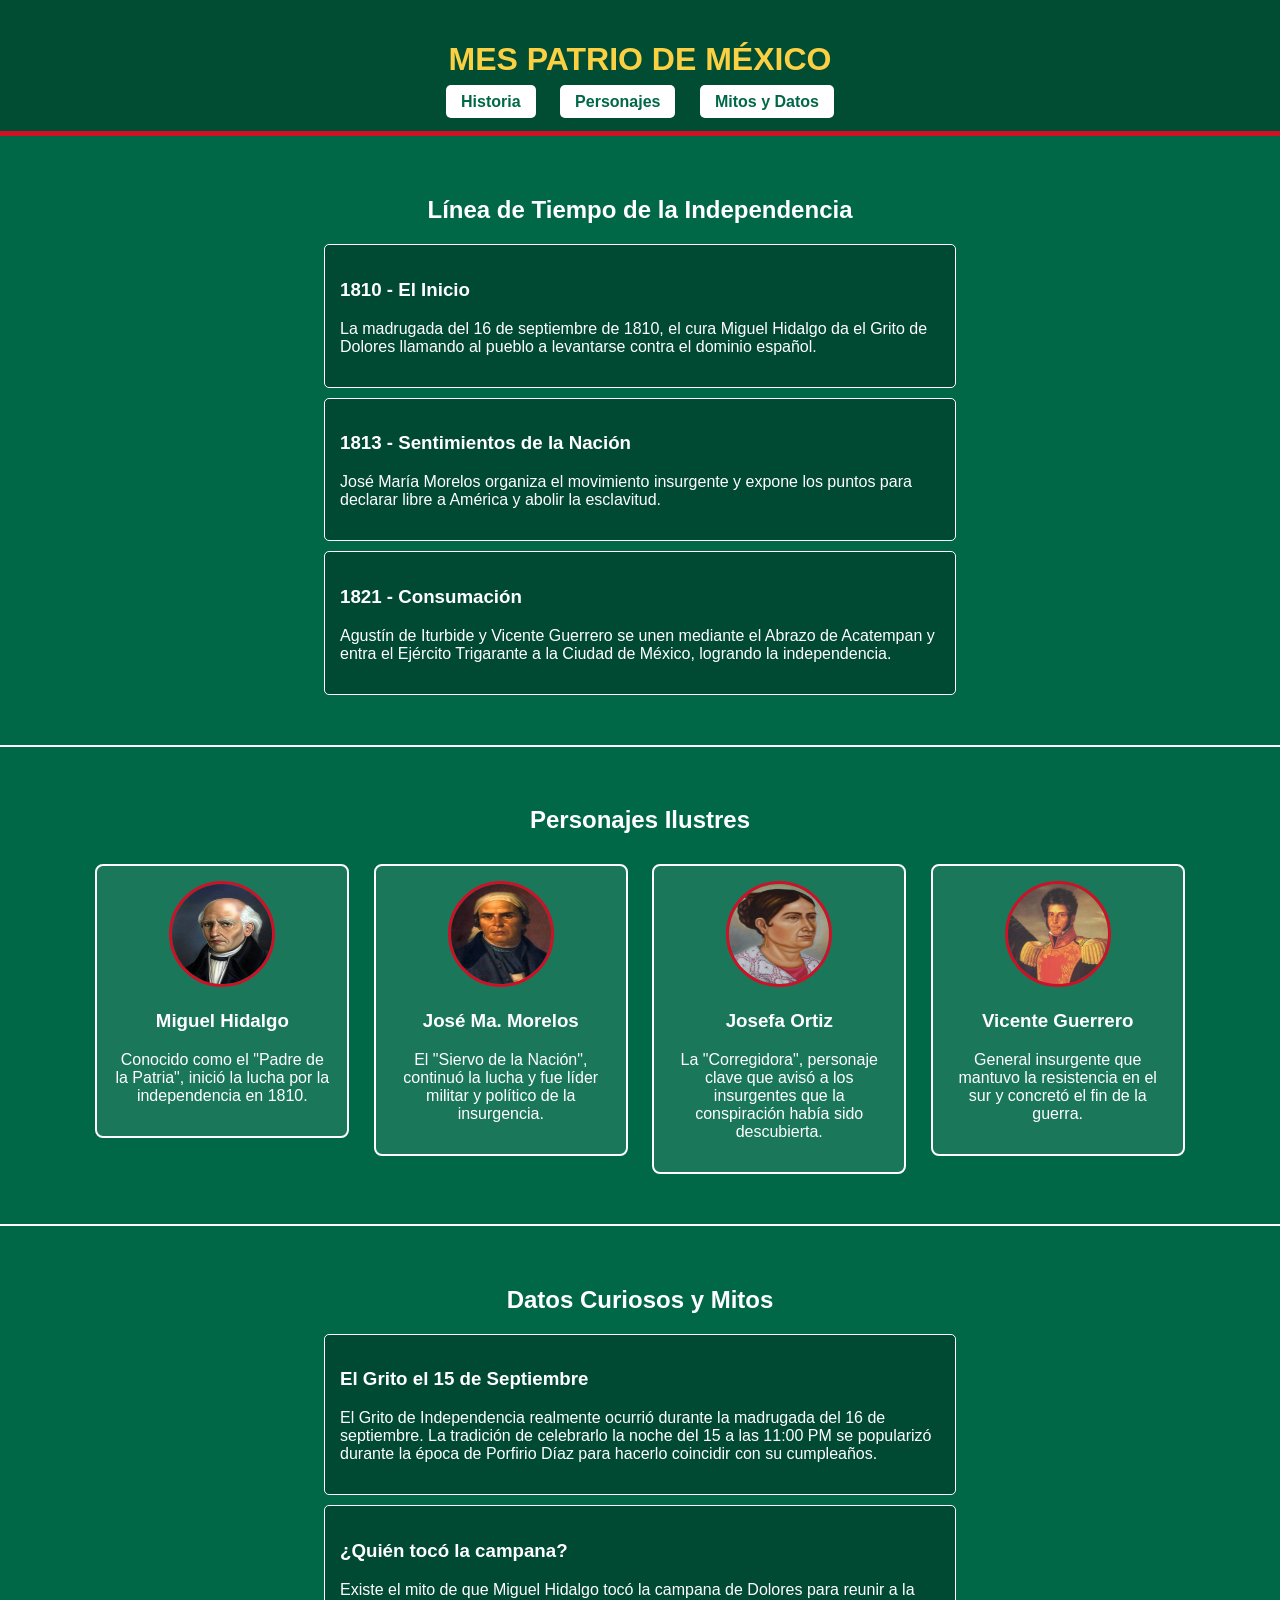
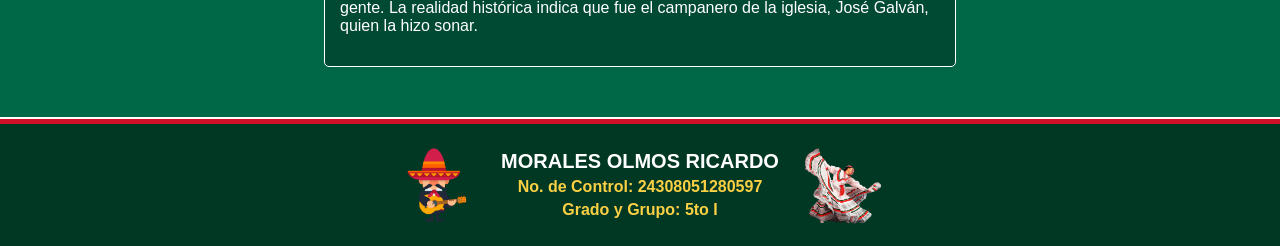
==== index.html @ bf950501 "Update index.html The previous version of the HTML file was removed, and a new version was added wit" ====
<!DOCTYPE html>
<html lang="es">
<head>
    <meta charset="UTF-8">
    <title>Mes Patrio</title>
    <style>
        body {
            background-color: #006847;
            color: white;
            font-family: Arial, sans-serif;
            margin: 0;
            padding: 0;
            text-align: center;
        }

        header {
            background-color: #004d34;
            padding: 20px;
            border-bottom: 5px solid #ce1126;
        }

        h1 {
            color: #fbd043;
            margin-bottom: 15px;
        }

        nav ul {
            list-style: none;
            padding: 0;
            margin: 0;
        }

        nav li {
            display: inline;
            margin: 0 10px;
        }

        nav a {
            background-color: white;
            color: #006847;
            padding: 8px 15px;
            text-decoration: none;
            font-weight: bold;
            border-radius: 5px;
        }

        nav a:hover {
            background-color: #ce1126;
            color: white;
        }

        .seccion {
            padding: 40px 20px;
            border-bottom: 2px solid white;
        }

        .tarjeta {
            display: inline-block;
            width: 220px;
            background-color: rgba(255, 255, 255, 0.1);
            border: 2px solid white;
            margin: 10px;
            padding: 15px;
            vertical-align: top;
            border-radius: 8px;
        }

        .tarjeta img {
            width: 100px;
            height: 100px;
            border-radius: 50%;
            border: 3px solid #ce1126;
        }

        .caja-texto {
            background-color: rgba(0, 0, 0, 0.3);
            border: 1px solid white;
            padding: 15px;
            margin: 10px auto;
            max-width: 600px;
            text-align: left;
            border-radius: 5px;
        }

        footer {
            background-color: #003824;
            border-top: 5px solid #ce1126;
            padding: 20px;
        }

        .img-footer {
            width: 80px;
            vertical-align: middle;
        }

        .datos-footer {
            display: inline-block;
            margin: 0 20px;
            vertical-align: middle;
        }

        .datos-footer h2 {
            margin: 5px 0;
            font-size: 20px;
        }

        .datos-footer p {
            color: #fbd043;
            margin: 5px 0;
            font-weight: bold;
        }
    </style>
</head>
<body>

    <header>
        <h1>MES PATRIO DE MÉXICO</h1>
        <nav>
            <ul>
                <li><a href="#historia">Historia</a></li>
                <li><a href="#personajes">Personajes</a></li>
                <li><a href="#mitos">Mitos y Datos</a></li>
            </ul>
        </nav>
    </header>

    <section id="historia" class="seccion">
        <h2>Línea de Tiempo de la Independencia</h2>
        
        <div class="caja-texto">
            <h3>1810 - El Inicio</h3>
            <p>La madrugada del 16 de septiembre de 1810, el cura Miguel Hidalgo da el Grito de Dolores llamando al pueblo a levantarse contra el dominio español.</p>
        </div>

        <div class="caja-texto">
            <h3>1813 - Sentimientos de la Nación</h3>
            <p>José María Morelos organiza el movimiento insurgente y expone los puntos para declarar libre a América y abolir la esclavitud.</p>
        </div>

        <div class="caja-texto">
            <h3>1821 - Consumación</h3>
            <p>Agustín de Iturbide y Vicente Guerrero se unen mediante el Abrazo de Acatempan y entra el Ejército Trigarante a la Ciudad de México, logrando la independencia.</p>
        </div>
    </section>

    <section id="personajes" class="seccion">
        <h2>Personajes Ilustres</h2>

        <div class="tarjeta">
            <img src="miguelhidalgo.png" alt="Miguel Hidalgo">
            <h3>Miguel Hidalgo</h3>
            <p>Conocido como el "Padre de la Patria", inició la lucha por la independencia en 1810.</p>
        </div>

        <div class="tarjeta">
            <img src="morelos.png" alt="José María Morelos">
            <h3>José Ma. Morelos</h3>
            <p>El "Siervo de la Nación", continuó la lucha y fue líder militar y político de la insurgencia.</p>
        </div>

        <div class="tarjeta">
            <img src="josefa.png" alt="Josefa Ortiz">
            <h3>Josefa Ortiz</h3>
            <p>La "Corregidora", personaje clave que avisó a los insurgentes que la conspiración había sido descubierta.</p>
        </div>

        <div class="tarjeta">
            <img src="guerrero.png" alt="Vicente Guerrero">
            <h3>Vicente Guerrero</h3>
            <p>General insurgente que mantuvo la resistencia en el sur y concretó el fin de la guerra.</p>
        </div>
    </section>

    <section id="mitos" class="seccion">
        <h2>Datos Curiosos y Mitos</h2>

        <div class="caja-texto">
            <h3>El Grito el 15 de Septiembre</h3>
            <p>El Grito de Independencia realmente ocurrió durante la madrugada del 16 de septiembre. La tradición de celebrarlo la noche del 15 a las 11:00 PM se popularizó durante la época de Porfirio Díaz para hacerlo coincidir con su cumpleaños.</p>
        </div>

        <div class="caja-texto">
            <h3>¿Quién tocó la campana?</h3>
            <p>Existe el mito de que Miguel Hidalgo tocó la campana de Dolores para reunir a la gente. La realidad histórica indica que fue el campanero de la iglesia, José Galván, quien la hizo sonar.</p>
        </div>
    </section>

    <footer>
        <img src="mariachi.png" alt="Mariachi" class="img-footer">
        
        <div class="datos-footer">
            <h2>MORALES OLMOS RICARDO</h2>
            <p>No. de Control: 24308051280597</p>
            <p>Grado y Grupo: 5to I</p>
        </div>

        <img src="bailarina.png" alt="Bailarina" class="img-footer">
    </footer>

</body>
</html>
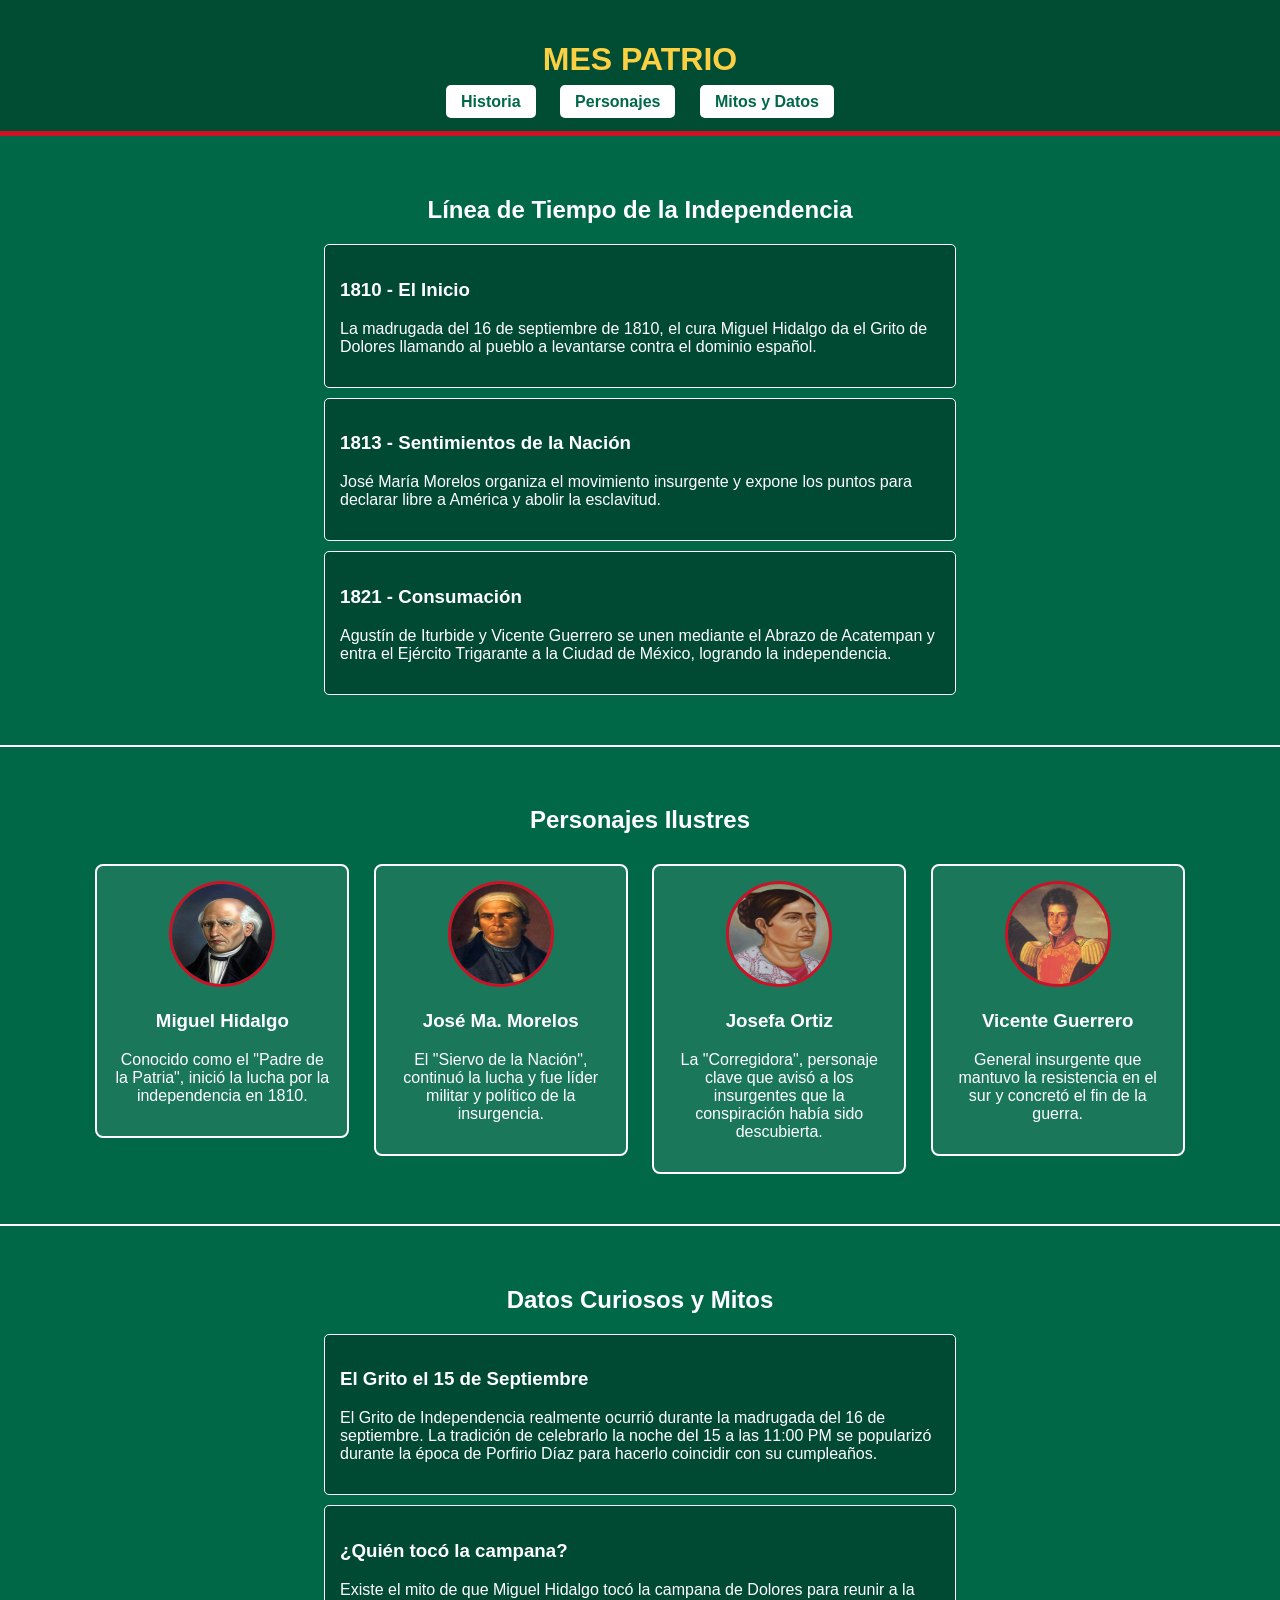
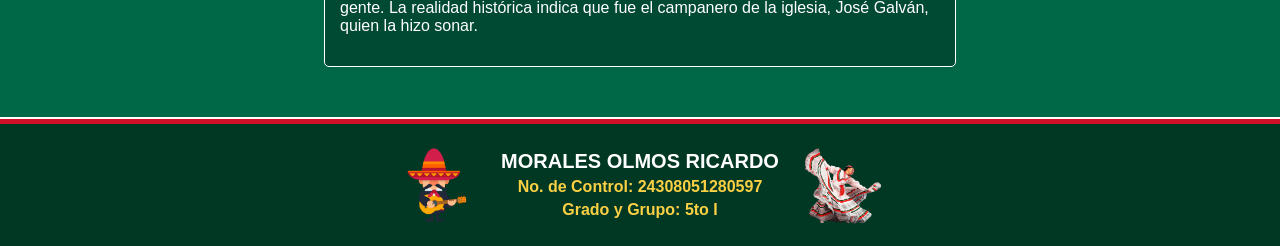
==== commit e8f0e86c: "Update index.html" ====
--- a/index.html
+++ b/index.html
@@ -114,7 +114,7 @@
 <body>
 
     <header>
-        <h1>MES PATRIO DE MÉXICO</h1>
+        <h1>MES PATRIO</h1>
         <nav>
             <ul>
                 <li><a href="#historia">Historia</a></li>
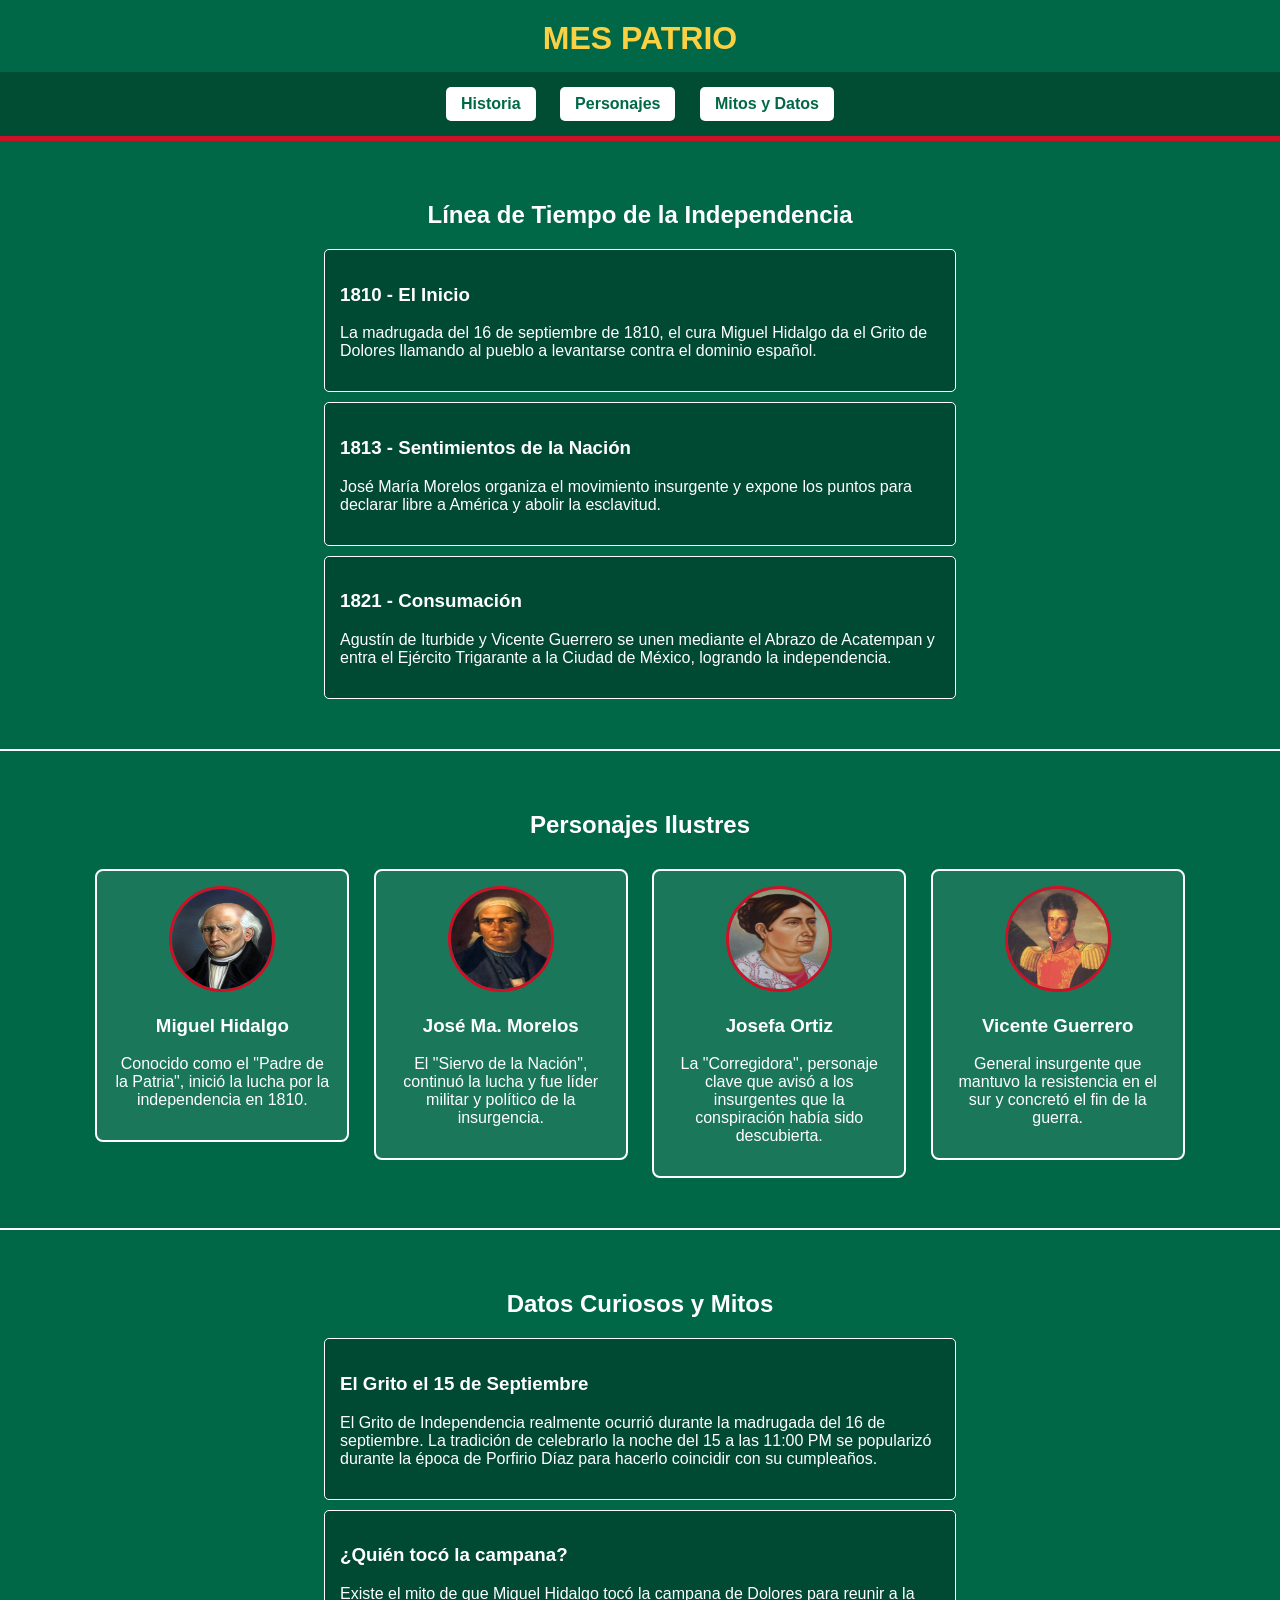
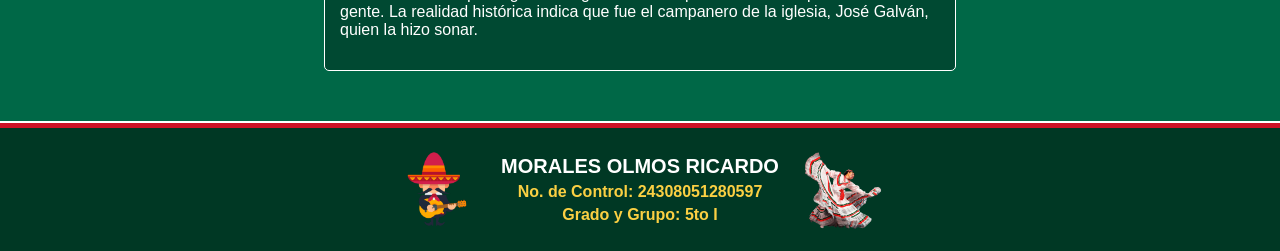
==== commit b19860ce: "Update index.html" ====
--- a/index.html
+++ b/index.html
@@ -13,26 +13,16 @@
             text-align: center;
         }
 
-        header {
-            background-color: #004d34;
-            padding: 20px;
-            border-bottom: 5px solid #ce1126;
-        }
-
         h1 {
             color: #fbd043;
             margin-bottom: 15px;
+            margin-top: 20px;
         }
 
-        nav ul {
-            list-style: none;
-            padding: 0;
-            margin: 0;
-        }
-
-        nav li {
-            display: inline;
-            margin: 0 10px;
+        nav {
+            background-color: #004d34;
+            padding: 15px;
+            border-bottom: 5px solid #ce1126;
         }
 
         nav a {
@@ -42,6 +32,8 @@
             text-decoration: none;
             font-weight: bold;
             border-radius: 5px;
+            margin: 0 10px;
+            display: inline-block;
         }
 
         nav a:hover {
@@ -113,18 +105,15 @@
 </head>
 <body>
 
-    <header>
-        <h1>MES PATRIO</h1>
-        <nav>
-            <ul>
-                <li><a href="#historia">Historia</a></li>
-                <li><a href="#personajes">Personajes</a></li>
-                <li><a href="#mitos">Mitos y Datos</a></li>
-            </ul>
-        </nav>
-    </header>
+    <h1>MES PATRIO</h1>
 
-    <section id="historia" class="seccion">
+    <nav>
+        <a href="#historia">Historia</a>
+        <a href="#personajes">Personajes</a>
+        <a href="#mitos">Mitos y Datos</a>
+    </nav>
+
+    <div id="historia" class="seccion">
         <h2>Línea de Tiempo de la Independencia</h2>
         
         <div class="caja-texto">
@@ -141,9 +130,9 @@
             <h3>1821 - Consumación</h3>
             <p>Agustín de Iturbide y Vicente Guerrero se unen mediante el Abrazo de Acatempan y entra el Ejército Trigarante a la Ciudad de México, logrando la independencia.</p>
         </div>
-    </section>
+    </div>
 
-    <section id="personajes" class="seccion">
+    <div id="personajes" class="seccion">
         <h2>Personajes Ilustres</h2>
 
         <div class="tarjeta">
@@ -169,9 +158,9 @@
             <h3>Vicente Guerrero</h3>
             <p>General insurgente que mantuvo la resistencia en el sur y concretó el fin de la guerra.</p>
         </div>
-    </section>
+    </div>
 
-    <section id="mitos" class="seccion">
+    <div id="mitos" class="seccion">
         <h2>Datos Curiosos y Mitos</h2>
 
         <div class="caja-texto">
@@ -183,7 +172,7 @@
             <h3>¿Quién tocó la campana?</h3>
             <p>Existe el mito de que Miguel Hidalgo tocó la campana de Dolores para reunir a la gente. La realidad histórica indica que fue el campanero de la iglesia, José Galván, quien la hizo sonar.</p>
         </div>
-    </section>
+    </div>
 
     <footer>
         <img src="mariachi.png" alt="Mariachi" class="img-footer">
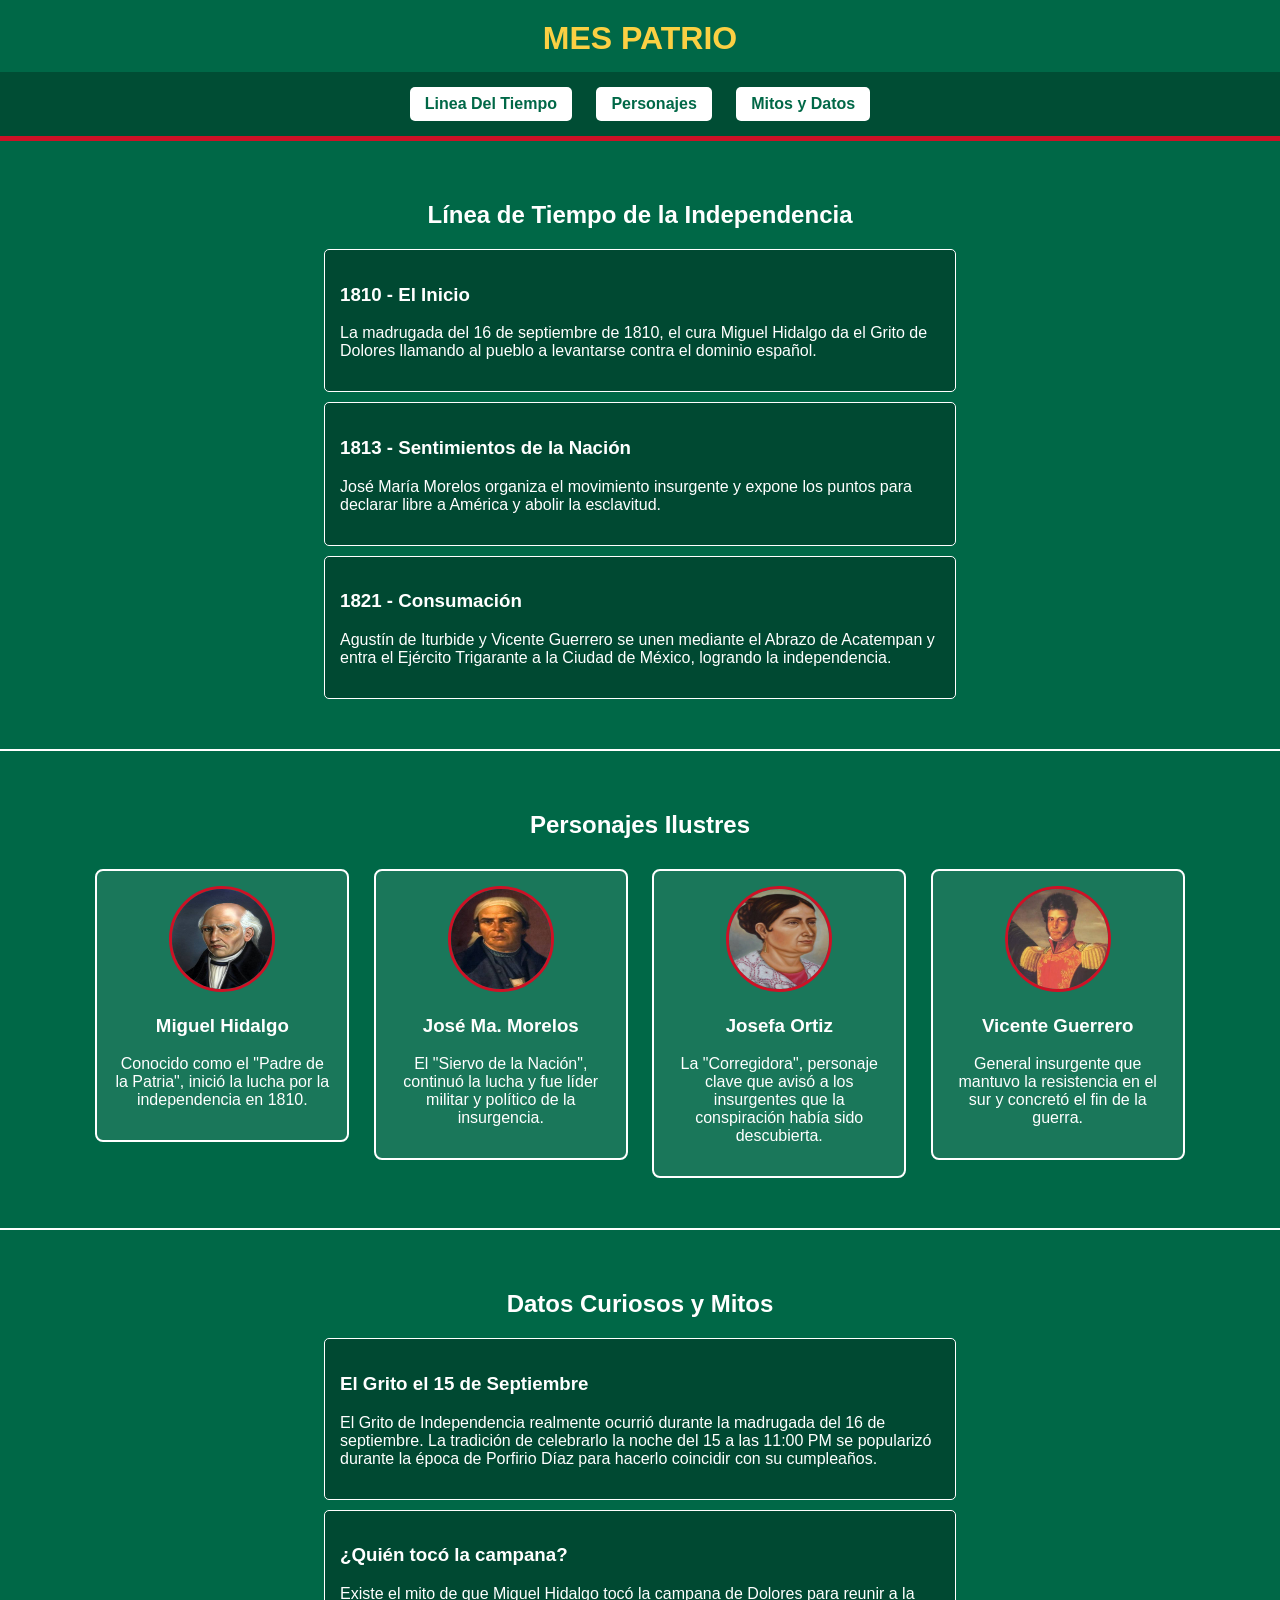
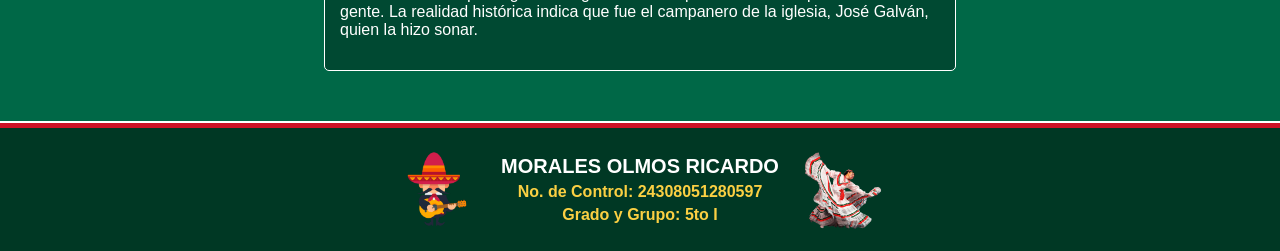
==== commit 228a9d72: "update index.html" ====
--- a/index.html
+++ b/index.html
@@ -108,7 +108,7 @@
     <h1>MES PATRIO</h1>
 
     <nav>
-        <a href="#historia">Historia</a>
+        <a href="#historia">Linea Del Tiempo</a>
         <a href="#personajes">Personajes</a>
         <a href="#mitos">Mitos y Datos</a>
     </nav>
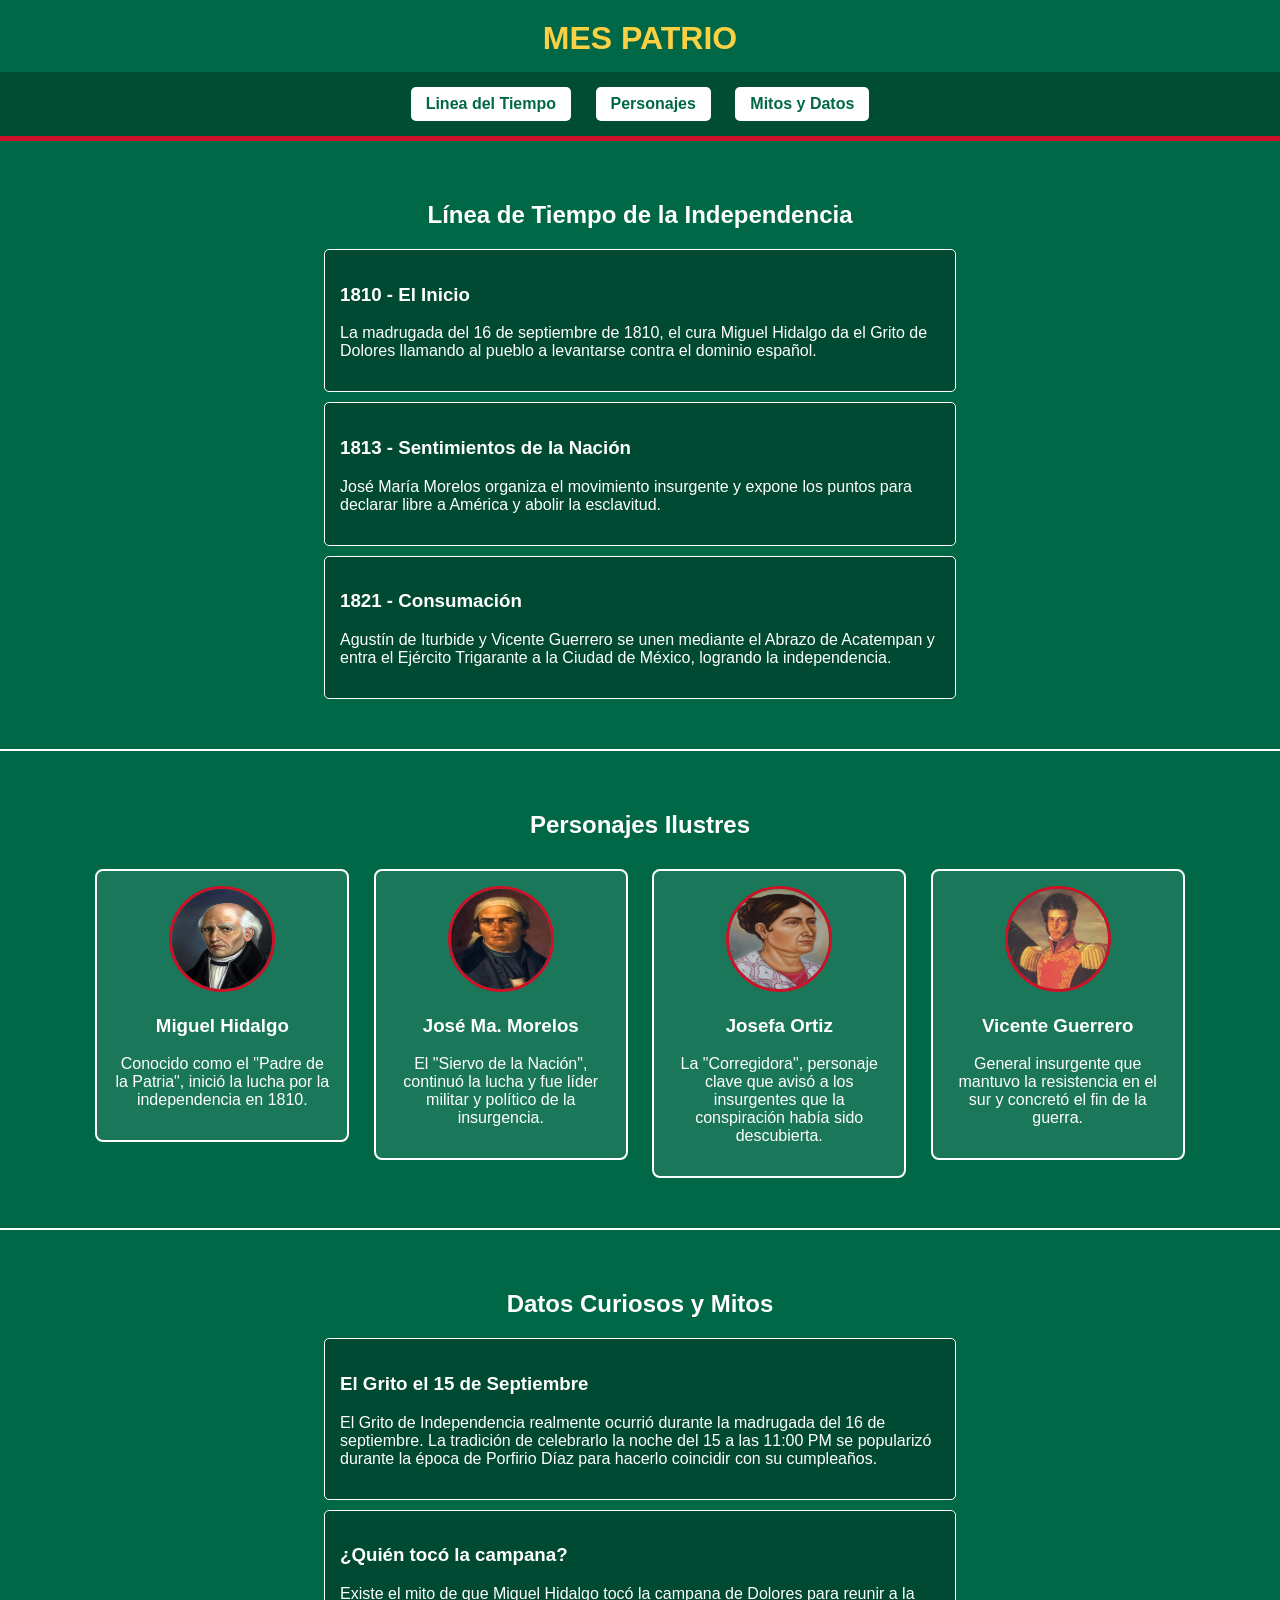
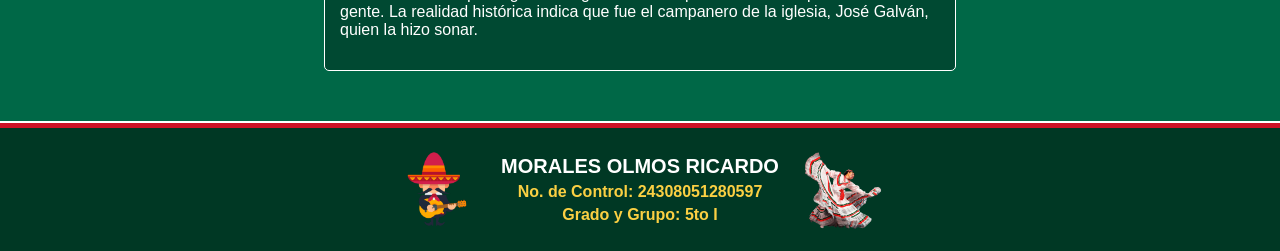
==== commit 3ed62b71: "Fix HTML formatting and structure" ====
--- a/index.html
+++ b/index.html
@@ -108,7 +108,7 @@
     <h1>MES PATRIO</h1>
 
     <nav>
-        <a href="#historia">Linea Del Tiempo</a>
+        <a href="#historia">Linea del Tiempo</a>
         <a href="#personajes">Personajes</a>
         <a href="#mitos">Mitos y Datos</a>
     </nav>
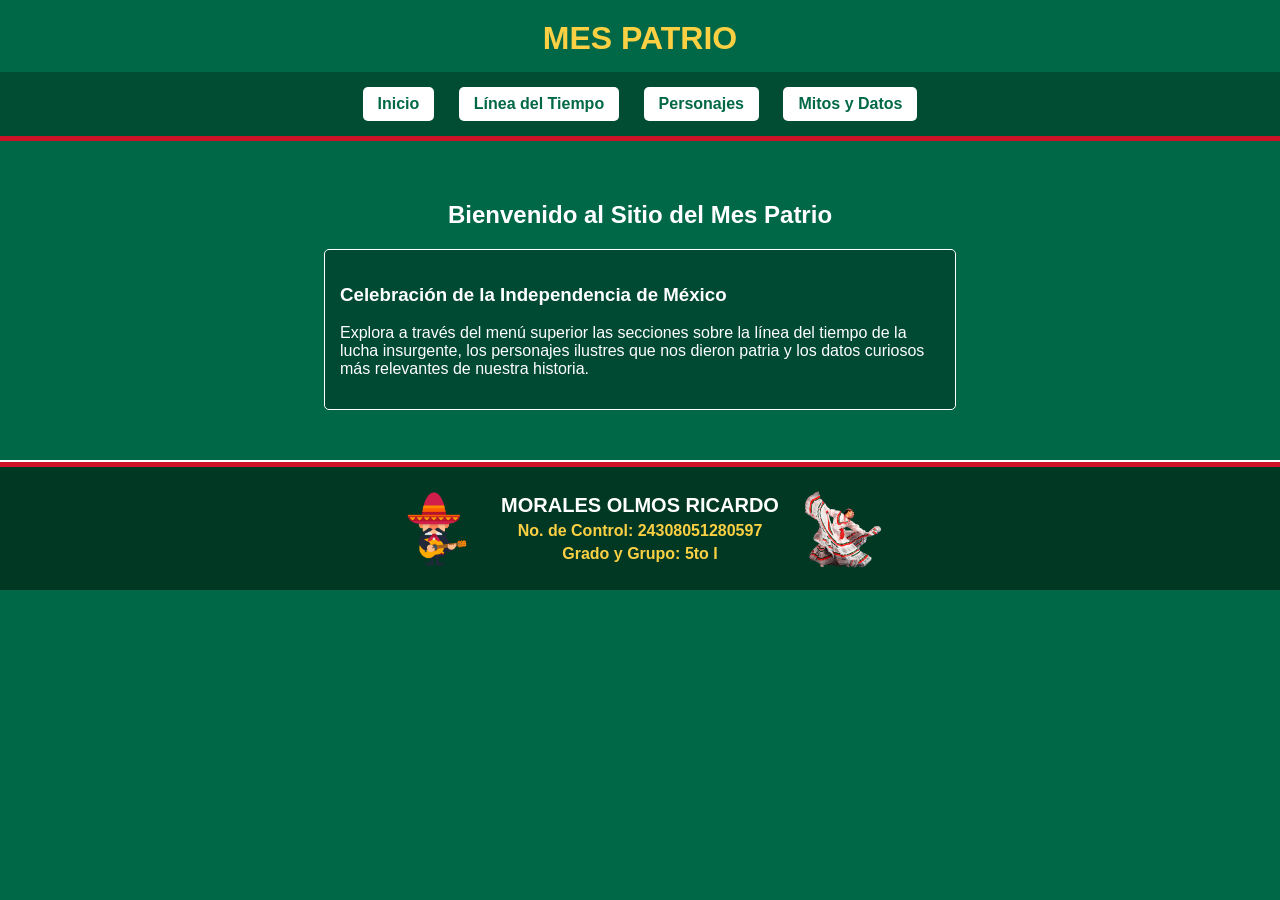
==== commit ecf0fe33: "Update index.html" ====
--- a/index.html
+++ b/index.html
@@ -1,189 +1,39 @@
-<!DOCTYPE html>
-<html lang="es">
+<!DOCTYPE html> <!-- Especifica al navegador que el documento es HTML5 -->
+<html lang="es"> <!-- Define el español como idioma del documento -->
 <head>
-    <meta charset="UTF-8">
-    <title>Mes Patrio</title>
-    <style>
-        body {
-            background-color: #006847;
-            color: white;
-            font-family: Arial, sans-serif;
-            margin: 0;
-            padding: 0;
-            text-align: center;
-        }
-
-        h1 {
-            color: #fbd043;
-            margin-bottom: 15px;
-            margin-top: 20px;
-        }
-
-        nav {
-            background-color: #004d34;
-            padding: 15px;
-            border-bottom: 5px solid #ce1126;
-        }
-
-        nav a {
-            background-color: white;
-            color: #006847;
-            padding: 8px 15px;
-            text-decoration: none;
-            font-weight: bold;
-            border-radius: 5px;
-            margin: 0 10px;
-            display: inline-block;
-        }
-
-        nav a:hover {
-            background-color: #ce1126;
-            color: white;
-        }
-
-        .seccion {
-            padding: 40px 20px;
-            border-bottom: 2px solid white;
-        }
-
-        .tarjeta {
-            display: inline-block;
-            width: 220px;
-            background-color: rgba(255, 255, 255, 0.1);
-            border: 2px solid white;
-            margin: 10px;
-            padding: 15px;
-            vertical-align: top;
-            border-radius: 8px;
-        }
-
-        .tarjeta img {
-            width: 100px;
-            height: 100px;
-            border-radius: 50%;
-            border: 3px solid #ce1126;
-        }
-
-        .caja-texto {
-            background-color: rgba(0, 0, 0, 0.3);
-            border: 1px solid white;
-            padding: 15px;
-            margin: 10px auto;
-            max-width: 600px;
-            text-align: left;
-            border-radius: 5px;
-        }
-
-        footer {
-            background-color: #003824;
-            border-top: 5px solid #ce1126;
-            padding: 20px;
-        }
-
-        .img-footer {
-            width: 80px;
-            vertical-align: middle;
-        }
-
-        .datos-footer {
-            display: inline-block;
-            margin: 0 20px;
-            vertical-align: middle;
-        }
-
-        .datos-footer h2 {
-            margin: 5px 0;
-            font-size: 20px;
-        }
-
-        .datos-footer p {
-            color: #fbd043;
-            margin: 5px 0;
-            font-weight: bold;
-        }
-    </style>
+    <meta charset="UTF-8"> <!-- Configura la codificación UTF-8 para acentos y símbolos -->
+    <title>Mes Patrio - Inicio</title> <!-- Define el título visible en la pestaña del navegador -->
+    <link rel="stylesheet" href="styles.css"> <!-- Enlaza la hoja de estilos externa styles.css -->
 </head>
 <body>
 
-    <h1>MES PATRIO</h1>
+    <h1>MES PATRIO</h1> <!-- Encabezado H1 de jerarquía principal -->
 
-    <nav>
-        <a href="#historia">Linea del Tiempo</a>
-        <a href="#personajes">Personajes</a>
-        <a href="#mitos">Mitos y Datos</a>
+    <nav> <!-- Contenedor de la barra de navegación -->
+        <a href="index.html">Inicio</a> <!-- Enlace a la página principal -->
+        <a href="linea_del_tiempo.html">Línea del Tiempo</a> <!-- Enlace corregido en minúsculas y sin espacios -->
+        <a href="personajes.html">Personajes</a> <!-- Enlace al archivo de personajes -->
+        <a href="mitos.html">Mitos y Datos</a> <!-- Enlace al archivo de mitos -->
     </nav>
 
-    <div id="historia" class="seccion">
-        <h2>Línea de Tiempo de la Independencia</h2>
-        
-        <div class="caja-texto">
-            <h3>1810 - El Inicio</h3>
-            <p>La madrugada del 16 de septiembre de 1810, el cura Miguel Hidalgo da el Grito de Dolores llamando al pueblo a levantarse contra el dominio español.</p>
-        </div>
-
-        <div class="caja-texto">
-            <h3>1813 - Sentimientos de la Nación</h3>
-            <p>José María Morelos organiza el movimiento insurgente y expone los puntos para declarar libre a América y abolir la esclavitud.</p>
-        </div>
-
-        <div class="caja-texto">
-            <h3>1821 - Consumación</h3>
-            <p>Agustín de Iturbide y Vicente Guerrero se unen mediante el Abrazo de Acatempan y entra el Ejército Trigarante a la Ciudad de México, logrando la independencia.</p>
+    <div class="seccion"> <!-- Bloque contenedor con estilos de separación -->
+        <h2>Bienvenido al Sitio del Mes Patrio</h2> <!-- Encabezado secundario de la vista -->
+        <div class="caja-texto"> <!-- Contenedor con fondo oscuro ajustado -->
+            <h3>Celebración de la Independencia de México</h3> <!-- Subtítulo de contenido -->
+            <p>Explora a través del menú superior las secciones sobre la línea del tiempo de la lucha insurgente, los personajes ilustres que nos dieron patria y los datos curiosos más relevantes de nuestra historia.</p> <!-- Parrafo de texto descriptivo -->
         </div>
     </div>
 
-    <div id="personajes" class="seccion">
-        <h2>Personajes Ilustres</h2>
-
-        <div class="tarjeta">
-            <img src="miguelhidalgo.png" alt="Miguel Hidalgo">
-            <h3>Miguel Hidalgo</h3>
-            <p>Conocido como el "Padre de la Patria", inició la lucha por la independencia en 1810.</p>
+    <footer> <!-- Estructura semántica del pie de página -->
+        <img src="mariachi.png" alt="Mariachi" class="img-footer"> <!-- Carga de imagen con texto alternativo -->
+        
+        <div class="datos-footer"> <!-- Contenedor inline con los datos del alumno -->
+            <h2>MORALES OLMOS RICARDO</h2> <!-- Nombre del alumno -->
+            <p>No. de Control: 24308051280597</p> <!-- Número de control -->
+            <p>Grado y Grupo: 5to I</p> <!-- Grupo académico -->
         </div>
 
-        <div class="tarjeta">
-            <img src="morelos.png" alt="José María Morelos">
-            <h3>José Ma. Morelos</h3>
-            <p>El "Siervo de la Nación", continuó la lucha y fue líder militar y político de la insurgencia.</p>
-        </div>
-
-        <div class="tarjeta">
-            <img src="josefa.png" alt="Josefa Ortiz">
-            <h3>Josefa Ortiz</h3>
-            <p>La "Corregidora", personaje clave que avisó a los insurgentes que la conspiración había sido descubierta.</p>
-        </div>
-
-        <div class="tarjeta">
-            <img src="guerrero.png" alt="Vicente Guerrero">
-            <h3>Vicente Guerrero</h3>
-            <p>General insurgente que mantuvo la resistencia en el sur y concretó el fin de la guerra.</p>
-        </div>
-    </div>
-
-    <div id="mitos" class="seccion">
-        <h2>Datos Curiosos y Mitos</h2>
-
-        <div class="caja-texto">
-            <h3>El Grito el 15 de Septiembre</h3>
-            <p>El Grito de Independencia realmente ocurrió durante la madrugada del 16 de septiembre. La tradición de celebrarlo la noche del 15 a las 11:00 PM se popularizó durante la época de Porfirio Díaz para hacerlo coincidir con su cumpleaños.</p>
-        </div>
-
-        <div class="caja-texto">
-            <h3>¿Quién tocó la campana?</h3>
-            <p>Existe el mito de que Miguel Hidalgo tocó la campana de Dolores para reunir a la gente. La realidad histórica indica que fue el campanero de la iglesia, José Galván, quien la hizo sonar.</p>
-        </div>
-    </div>
-
-    <footer>
-        <img src="mariachi.png" alt="Mariachi" class="img-footer">
-        
-        <div class="datos-footer">
-            <h2>MORALES OLMOS RICARDO</h2>
-            <p>No. de Control: 24308051280597</p>
-            <p>Grado y Grupo: 5to I</p>
-        </div>
-
-        <img src="bailarina.png" alt="Bailarina" class="img-footer">
+        <img src="bailarina.png" alt="Bailarina" class="img-footer"> <!-- Segunda imagen alineada en el pie -->
     </footer>
 
 </body>
--- a/styles.css
+++ b/styles.css
@@ -0,0 +1,111 @@
+/* Resetea márgenes globales, define el color de fondo base y la tipografía del sitio */
+body {
+    background-color: #006847; /* Aplica el fondo verde mediante su código hexadecimal */
+    color: white; /* Define el color blanco por defecto para todos los textos */
+    font-family: Arial, sans-serif; /* Establece la fuente tipográfica global */
+    margin: 0; /* Remueve el margen exterior predeterminado del navegador */
+    padding: 0; /* Elimina el relleno interno predeterminado */
+    text-align: center; /* Centra horizontalmente los elementos contenidos */
+}
+
+/* Aplica el color dorado y espacios al título H1 */
+h1 {
+    color: #fbd043; /* Asigna el color dorado al título */
+    margin-bottom: 15px; /* Define separación inferior de 15 píxeles */
+    margin-top: 20px; /* Define separación superior de 20 píxeles */
+}
+
+/* Estiliza el contenedor del menú de navegación */
+nav {
+    background-color: #004d34; /* Aplica verde oscuro al fondo del menú */
+    padding: 15px; /* Crea espacio interno alrededor de los botones */
+    border-bottom: 5px solid #ce1126; /* Añade una línea inferior roja de 5px */
+}
+
+/* Formatea las etiquetas de enlace <a> para que parezcan botones */
+nav a {
+    background-color: white; /* Fondo blanco para crear forma de botón */
+    color: #006847; /* Texto verde sobre la caja blanca */
+    padding: 8px 15px; /* Define el tamaño interno del botón (alto y ancho) */
+    text-decoration: none; /* Elimina el subrayado predeterminado del hipervínculo */
+    font-weight: bold; /* Aplica texto en negrita */
+    border-radius: 5px; /* Redondea las esquinas del botón a 5px */
+    margin: 0 10px; /* Crea separación lateral entre cada botón */
+    display: inline-block; /* Permite aplicar dimensiones de caja sin romper la línea */
+}
+
+/* Evento que cambia los colores cuando el cursor pasa sobre el botón */
+nav a:hover {
+    background-color: #ce1126; /* Cambia el fondo a rojo */
+    color: white; /* Cambia el texto a blanco */
+}
+
+/* Contenedor de bloque para agrupar los contenidos de la página */
+.seccion {
+    padding: 40px 20px; /* Define espaciado interno superior y lateral */
+    border-bottom: 2px solid white; /* Dibuja una línea divisoria blanca al final */
+}
+
+/* Ficha rectangular para mostrar cada personaje */
+.tarjeta {
+    display: inline-block; /* Alinea varias tarjetas de forma horizontal */
+    width: 220px; /* Fija un ancho exacto de 220px */
+    background-color: rgba(255, 255, 255, 0.1); /* Aplica fondo blanco con 10% de opacidad */
+    border: 2px solid white; /* Crea un marco de 2px de grosor */
+    margin: 10px; /* Crea espacio exterior respecto a otras tarjetas */
+    padding: 15px; /* Crea espacio interno entre contenido y borde */
+    vertical-align: top; /* Alinea los bloques al borde superior */
+    border-radius: 8px; /* Redondea los bordes a 8px */
+}
+
+/* Recorta las imágenes de las tarjetas en forma circular */
+.tarjeta img {
+    width: 100px; /* Fija el ancho a 100px */
+    height: 100px; /* Fija el alto a 100px */
+    border-radius: 50%; /* Trunca los bordes para volver la imagen un círculo */
+    border: 3px solid #ce1126; /* Añade un borde rojo circular de 3px */
+}
+
+/* Caja delimitada para lecturas y textos largos */
+.caja-texto {
+    background-color: rgba(0, 0, 0, 0.3); /* Aplica fondo negro al 30% de opacidad */
+    border: 1px solid white; /* Define un marco blanco de 1px */
+    padding: 15px; /* Define espaciado interno */
+    margin: 10px auto; /* Centra la caja horizontalmente */
+    max-width: 600px; /* Restringe el ancho máximo a 600px */
+    text-align: left; /* Alinea el texto interno a la izquierda */
+    border-radius: 5px; /* Redondea los bordes a 5px */
+}
+
+/* Estiliza la barra inferior del pie de página */
+footer {
+    background-color: #003824; /* Aplica el verde más oscuro para el pie */
+    border-top: 5px solid #ce1126; /* Dibuja una línea superior roja de 5px */
+    padding: 20px; /* Define el espacio interno del contenedor */
+}
+
+/* Tamaño y alineación de las imágenes del pie de página */
+.img-footer {
+    width: 80px; /* Ajusta el ancho a 80px */
+    vertical-align: middle; /* Alinea la imagen al centro vertical con el texto */
+}
+
+/* Bloque central que contiene tus datos escolares */
+.datos-footer {
+    display: inline-block; /* Permite colocar la caja entre las dos imágenes */
+    margin: 0 20px; /* Aplica separación lateral de 20px */
+    vertical-align: middle; /* Centra el bloque verticalmente */
+}
+
+/* Título con tu nombre dentro del pie de página */
+.datos-footer h2 {
+    margin: 5px 0; /* Reduce el margen vertical a 5px */
+    font-size: 20px; /* Fija el tamaño de fuente en 20px */
+}
+
+/* Texto del grupo y número de control */
+.datos-footer p {
+    color: #fbd043; /* Aplica el color dorado */
+    margin: 5px 0; /* Reduce los márgenes verticales */
+    font-weight: bold; /* Aplica estilo en negrita */
+}
